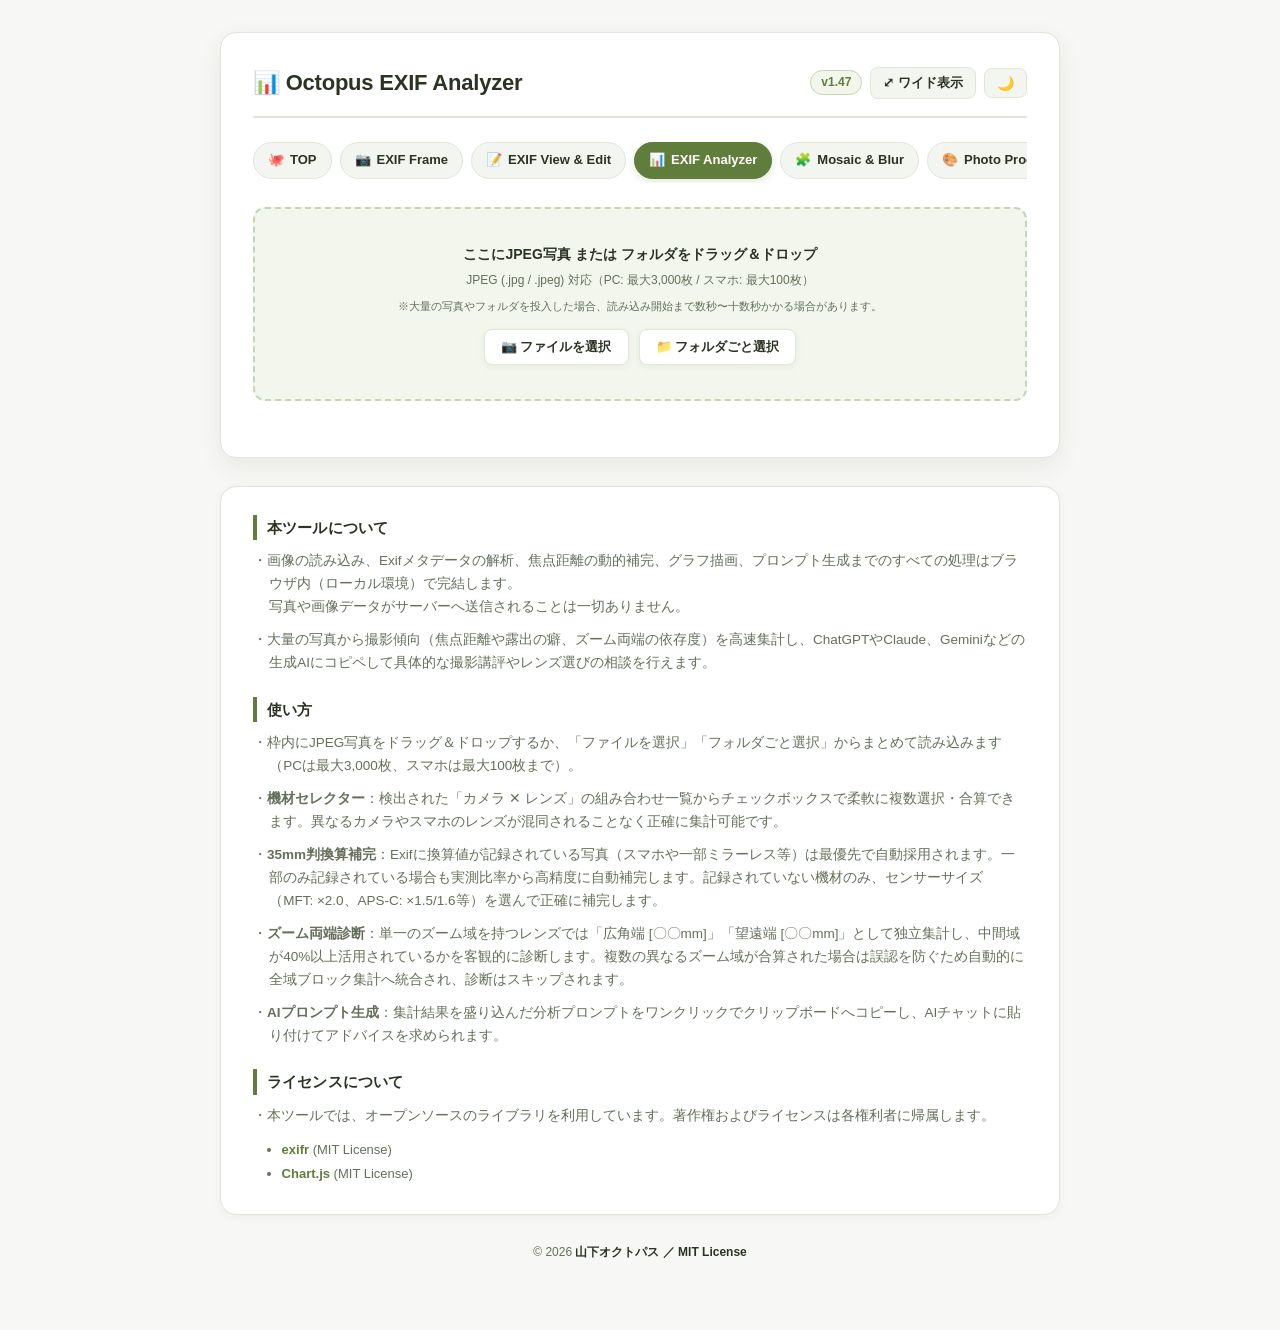
==== ExifAnalyzer.html @ 1717b093 "Add files via upload" ====
<!DOCTYPE html>
<html lang="ja">
<head>
    <!-- Google tag (gtag.js) -->
    <script async src="https://www.googletagmanager.com/gtag/js?id=G-NYCV0Y514R"></script>
    <script>
      window.dataLayer = window.dataLayer || [];
      function gtag(){dataLayer.push(arguments);}
      gtag('js', new Date());
      gtag('config', 'G-NYCV0Y514R');
    </script>
    <meta charset="UTF-8">
    <meta name="viewport" content="width=device-width, initial-scale=1.0">
    <title>Octopus EXIF Analyzer｜Octopus Tools</title>
    <link rel="icon" href="img/icon_analyzer.ico" type="image/x-icon">
    <meta name="description" content="大量の写真からExifメタデータを高速抽出し、機材別の焦点距離やズーム両端の傾向、露出設定を可視化してAI分析プロンプトを出力するWebツール。" />
    <!-- 依存ライブラリ（同階層から読み込み） -->
    <script src="full.umd.js"></script>
    <script src="chart.umd.js"></script>
    <!-- 共通スタイルシート -->
    <link rel="stylesheet" href="common.css">
    <!-- 共通管理スクリプト -->
    <script src="common.js"></script>

    <style>
        /* ---------------------------------
           EXIF Analyzer 固有スタイル
        ------------------------------------ */
        .upload-actions {
            display: flex;
            gap: 10px;
            justify-content: center;
            margin-top: 14px;
            flex-wrap: wrap;
        }

        .upload-btn {
            background: var(--card-bg);
            border: 1px solid var(--border-color);
            color: var(--text-color);
            padding: 8px 16px;
            border-radius: var(--radius-sm);
            font-size: 13px;
            font-weight: 600;
            cursor: pointer;
            transition: var(--transition);
            display: inline-flex;
            align-items: center;
            gap: 6px;
            box-shadow: var(--shadow-sm);
        }
        .upload-btn:hover {
            border-color: var(--primary);
            color: var(--primary);
            background: var(--primary-light);
            transform: translateY(-1px);
        }

        /* 読み込み所要時間の注記テキスト */
        .drop-time-notice {
            font-size: 11px;
            color: var(--text-muted);
            margin-top: 8px;
            line-height: 1.45;
        }

        /* プロンプトコピーボタンのサイズ固定 */
        #btn-copy-prompt {
            min-width: 176px;
            justify-content: center;
            text-align: center;
        }

        .progress-box {
            display: none;
            background: var(--card-bg-sub);
            border: 1px solid var(--border-color);
            border-radius: var(--radius-md);
            padding: 14px 18px;
            margin-bottom: 20px;
        }
        .progress-header {
            display: flex;
            justify-content: space-between;
            font-size: 12.5px;
            font-weight: 700;
            color: var(--text-color);
            margin-bottom: 8px;
        }
        .progress-bar-bg {
            width: 100%;
            height: 10px;
            background: var(--border-color);
            border-radius: 5px;
            overflow: hidden;
        }
        .progress-bar-fill {
            height: 100%;
            width: 0%;
            background: var(--primary);
            transition: width 0.15s ease;
        }

        /* フローティング注意バッジ */
        .notice-banner {
            position: fixed;
            top: 16px;
            left: 50%;
            transform: translate(-50%, -16px);
            background: rgba(254, 243, 199, 0.96);
            backdrop-filter: blur(8px);
            -webkit-backdrop-filter: blur(8px);
            border: 1px solid #f59e0b;
            color: #92400e;
            padding: 5px 14px;
            border-radius: 20px;
            font-size: 11.5px;
            font-weight: 700;
            box-shadow: 0 4px 16px rgba(0, 0, 0, 0.12);
            z-index: 10000;
            opacity: 0;
            pointer-events: none;
            transition: opacity 0.2s cubic-bezier(0.16, 1, 0.3, 1), transform 0.2s cubic-bezier(0.16, 1, 0.3, 1);
            white-space: nowrap;
            max-width: 92vw;
            overflow: hidden;
            text-overflow: ellipsis;
            display: inline-flex;
            align-items: center;
            gap: 6px;
        }
        [data-theme="dark"] .notice-banner {
            background: rgba(45, 36, 21, 0.96);
            border-color: #785a25;
            color: #fde68a;
            box-shadow: 0 4px 16px rgba(0, 0, 0, 0.4);
        }
        .notice-banner.is-active {
            opacity: 1;
            pointer-events: auto;
            transform: translate(-50%, 0);
        }

        /* 機材コントロールパネル */
        .gear-control-panel {
            background: var(--card-bg);
            border: 1px solid var(--border-color);
            border-radius: var(--radius-md);
            padding: 22px;
            margin-bottom: 24px;
            box-shadow: var(--shadow-sm);
        }

        .section-header-block {
            margin-bottom: 12px;
        }
        .section-title {
            font-size: 14px;
            font-weight: 700;
            color: var(--text-color);
            display: flex;
            align-items: center;
            gap: 6px;
        }
        .section-desc {
            font-size: 12px;
            color: var(--text-muted);
            line-height: 1.55;
            margin-top: 4px;
        }

        /* 機材一覧リスト：20件程度までスクロールなしで展開 */
        .gear-list {
            display: flex;
            flex-direction: column;
            gap: 6px;
            max-height: 1200px;
            overflow-y: auto;
            padding-right: 4px;
        }
        .gear-item {
            display: flex;
            align-items: center;
            justify-content: space-between;
            background: var(--card-bg-sub);
            border: 1px solid var(--border-color);
            border-radius: var(--radius-sm);
            padding: 8px 12px;
            font-size: 13px;
            transition: var(--transition);
            cursor: pointer;
        }
        .gear-item:hover {
            border-color: var(--primary-border);
            background: var(--primary-light);
        }
        .gear-item-left {
            display: flex;
            align-items: center;
            gap: 12px;
            overflow: hidden;
            flex: 1;
        }
        .gear-item-left input[type="checkbox"] {
            width: 18px;
            height: 18px;
            accent-color: var(--primary);
            cursor: pointer;
            flex-shrink: 0;
        }
        .gear-name-container {
            overflow: hidden;
            display: flex;
            flex-direction: column;
            gap: 2px;
        }
        .gear-name-cam {
            font-weight: 700;
            color: var(--text-color);
            font-size: 13px;
            overflow: hidden;
            text-overflow: ellipsis;
            white-space: nowrap;
        }
        .gear-name-lens {
            font-size: 12px;
            color: var(--text-muted);
            overflow: hidden;
            text-overflow: ellipsis;
            white-space: nowrap;
            padding-left: 6px;
        }
        .gear-count-badge {
            font-size: 11px;
            font-weight: 700;
            color: var(--primary);
            background: var(--card-bg);
            border: 1px solid var(--border-color);
            padding: 2px 8px;
            border-radius: 12px;
            flex-shrink: 0;
            margin-left: 12px;
        }

        .quick-btn-group {
            display: flex;
            gap: 6px;
            margin-bottom: 12px;
            flex-wrap: wrap;
        }
        .quick-btn {
            background: var(--card-bg);
            border: 1px solid var(--border-color);
            color: var(--text-muted);
            padding: 5px 12px;
            border-radius: 4px;
            font-size: 12px;
            font-weight: 600;
            cursor: pointer;
            transition: var(--transition);
        }
        .quick-btn:hover {
            border-color: var(--primary);
            color: var(--primary);
            background: var(--primary-light);
        }

        .setting-sub-table {
            width: 100%;
            border-collapse: collapse;
            font-size: 12.5px;
            margin-top: 8px;
        }
        .setting-sub-table th, .setting-sub-table td {
            padding: 8px 10px;
            border-bottom: 1px solid var(--border-color);
            text-align: left;
        }
        .setting-sub-table th {
            color: var(--text-muted);
            font-weight: 600;
        }

        .summary-grid {
            display: grid;
            grid-template-columns: repeat(auto-fit, minmax(180px, 1fr));
            gap: 12px;
            margin-bottom: 24px;
        }
        .summary-card {
            background: var(--card-bg-sub);
            border: 1px solid var(--border-color);
            border-radius: var(--radius-md);
            padding: 16px;
            display: flex;
            flex-direction: column;
            justify-content: space-between;
            box-shadow: var(--shadow-sm);
            transition: var(--transition);
        }
        .summary-title {
            font-size: 12px;
            font-weight: 700;
            color: var(--text-muted);
            margin-bottom: 6px;
        }
        .summary-value {
            font-size: 22px;
            font-weight: 800;
            color: var(--primary);
            letter-spacing: -0.02em;
        }
        .summary-sub {
            font-size: 11px;
            color: var(--text-muted);
            margin-top: 4px;
        }
        .summary-card.accent-card {
            border-color: var(--accent-border);
            background: var(--accent-light);
        }
        .summary-card.accent-card .summary-value {
            color: var(--accent);
        }

        .summary-card.is-skipped {
            background: var(--card-bg-sub) !important;
            border-color: var(--border-color) !important;
            opacity: 0.65;
        }
        .summary-card.is-skipped .summary-value {
            color: var(--text-muted) !important;
            font-size: 16px !important;
            font-weight: 700 !important;
        }

        .chart-tabs {
            display: flex;
            gap: 6px;
            border-bottom: 2px solid var(--border-color);
            margin-bottom: 16px;
            overflow-x: auto;
            white-space: nowrap;
            padding-bottom: 2px;
        }
        .chart-tab-btn {
            background: transparent;
            border: none;
            padding: 8px 14px;
            font-size: 13px;
            font-weight: 700;
            color: var(--text-muted);
            cursor: pointer;
            border-bottom: 3px solid transparent;
            margin-bottom: -2px;
            transition: var(--transition);
        }
        .chart-tab-btn:hover {
            color: var(--primary);
        }
        .chart-tab-btn.active {
            color: var(--primary);
            border-bottom-color: var(--primary);
        }

        .chart-container-box {
            position: relative;
            height: 380px;
            width: 100%;
            background: var(--card-bg);
            border: 1px solid var(--border-color);
            border-radius: var(--radius-md);
            padding: 16px;
            box-sizing: border-box;
            margin-bottom: 24px;
            overflow: hidden;
        }

        .global-loading-overlay {
            position: fixed;
            top: 0;
            left: 0;
            width: 100vw;
            height: 100vh;
            height: 100dvh;
            background: rgba(0, 0, 0, 0.38);
            backdrop-filter: blur(2px);
            z-index: 999999;
            display: none;
            flex-direction: column;
            align-items: center;
            justify-content: center;
            gap: 12px;
            pointer-events: all;
            user-select: none;
            transition: opacity 0.15s ease;
        }
        .global-loading-overlay.is-active {
            display: flex;
        }
        .global-spinner {
            width: 44px;
            height: 44px;
            border: 4px solid rgba(255, 255, 255, 0.25);
            border-top-color: var(--primary);
            border-radius: 50%;
            animation: globalSpin 0.65s linear infinite;
        }
        @keyframes globalSpin {
            to { transform: rotate(360deg); }
        }
        .global-loading-text {
            color: #ffffff;
            font-size: 13px;
            font-weight: 700;
            background: rgba(30, 34, 27, 0.88);
            padding: 6px 18px;
            border-radius: 20px;
            border: 1px solid rgba(255, 255, 255, 0.2);
            box-shadow: 0 4px 14px rgba(0, 0, 0, 0.35);
            letter-spacing: 0.03em;
        }

        .prompt-box {
            background: var(--card-bg-sub);
            border: 1px solid var(--border-color);
            border-radius: var(--radius-md);
            padding: 20px;
            margin-top: 14px;
        }
        .prompt-textarea {
            width: 100%;
            height: 220px;
            font-family: monospace;
            font-size: 12px;
            line-height: 1.6;
            resize: vertical;
            background: var(--card-bg);
            color: var(--text-color);
            border: 1px solid var(--border-color);
            border-radius: var(--radius-sm);
            padding: 12px;
            box-sizing: border-box;
        }

        .toggle-label {
            display: inline-flex;
            align-items: center;
            gap: 8px;
            font-size: 13px;
            font-weight: 700;
            color: var(--text-color);
            cursor: pointer;
            user-select: none;
        }
        .toggle-label input[type="checkbox"] {
            width: 17px;
            height: 17px;
            accent-color: var(--primary);
        }
    </style>
</head>
<body>

<!-- 全画面集計更新オーバーレイ -->
<div class="global-loading-overlay" id="global-loading-overlay">
    <div class="global-spinner"></div>
    <span class="global-loading-text">集計を更新中...</span>
</div>

<!-- フローティング注意バナー -->
<div class="notice-banner" id="multi-lens-notice">
    ⚠️ 複数機材選択中: ズーム診断は合算参考値
</div>

<div class="container" id="main-container">
    <div class="header">
        <h1>
            <img src="img/icon_analyzer.png" alt="アプリのアイコン" class="header-icon" onerror="this.outerHTML='📊';">
            Octopus EXIF Analyzer
        </h1>
        <div class="header-controls">
            <span class="version" id="version-display"></span>
            <button class="wide-toggle-btn" id="wide-toggle-btn" title="画面の幅を最大2000pxに拡大します">⤢ ワイド表示</button>
            <button class="theme-toggle" id="theme-btn" aria-label="テーマ切替">🌙</button>
        </div>
    </div>

    <!-- 共通ナビゲーション -->
    <nav id="global-nav"></nav>

    <!-- ファイル・フォルダ投入エリア -->
    <div class="drop-area" id="drop-area">
        <p id="drop-title">ここにJPEG写真 または フォルダをドラッグ＆ドロップ</p>
        <span id="limit-notice">JPEG (.jpg / .jpeg) 対応（PC: 最大3,000枚 / スマホ: 最大100枚）</span>
        <div class="drop-time-notice">※大量の写真やフォルダを投入した場合、読み込み開始まで数秒〜十数秒かかる場合があります。</div>
        
        <div class="upload-actions">
            <button type="button" class="upload-btn" id="btn-select-files">📷 ファイルを選択</button>
            <button type="button" class="upload-btn" id="btn-select-folder">📁 フォルダごと選択</button>
            <button type="button" class="upload-btn" id="btn-clear-data" style="display:none; color:var(--danger-color);">✖ 全てクリア</button>
        </div>

        <input type="file" id="file-input" accept="image/jpeg" multiple style="display: none;">
        <input type="file" id="folder-input" webkitdirectory directory mozdirectory multiple style="display: none;">
    </div>

    <!-- 進捗バー -->
    <div class="progress-box" id="progress-box">
        <div class="progress-header">
            <span id="progress-status-text">写真を解析中...</span>
            <span id="progress-count-text">0 / 0</span>
        </div>
        <div class="progress-bar-bg">
            <div class="progress-bar-fill" id="progress-bar-fill"></div>
        </div>
    </div>

    <!-- メイン分析ワークスペース -->
    <div id="analyzer-workspace" style="display: none;">

        <!-- 1. 機材選択 ＆ 換算設定エリア（常時表示パネル） -->
        <div class="gear-control-panel">
            <!-- 検出機材一覧（合体セレクター） -->
            <div class="form-group" style="margin-bottom: 20px;">
                <div class="section-header-block">
                    <label class="section-title">◆ 検出機材一覧（カメラ ＆ レンズ組み合わせ選択）</label>
                    <p class="section-desc">
                        分析対象にしたい「カメラ ✕ レンズ」の組み合わせにチェックを入れてください。<br>
                        複数チェックすると同一母集団として合算されます（※異なるズームレンズが混ざった場合、両端依存度の診断は安全のため自動的にスキップされます）。
                    </p>
                </div>
                <div class="quick-btn-group">
                    <button type="button" class="quick-btn" onclick="quickSelectPairs('all')">全選択</button>
                    <button type="button" class="quick-btn" onclick="quickSelectPairs('none')">全解除</button>
                    <button type="button" class="quick-btn" onclick="quickSelectPairs('invert')">選択反転</button>
                    <button type="button" class="quick-btn" onclick="quickSelectPairs('unknown')">Unknownのみ</button>
                </div>
                <div class="gear-list" id="gear-pair-list"></div>
            </div>

            <hr style="border:none; border-top:1px dashed var(--border-color); margin:18px 0;">

            <!-- カメラ・レンズ別 センサーサイズ設定 -->
            <div class="form-group">
                <div class="section-header-block">
                    <label class="section-title">◆ カメラ・レンズ別 センサーサイズ設定（35mm判換算補完用）</label>
                    <p class="section-desc">
                        選択された機材のセンサーサイズ（クロップ係数）を確認・変更します。<br>
                        写真のExifメタデータに「35mm換算焦点距離」が記録されている機材（スマホや一部ミラーレス等）は自動採用されるため、手動設定は不要です。
                    </p>
                </div>
                <table class="setting-sub-table">
                    <thead>
                        <tr>
                            <th style="width: 45%;">カメラ / レンズ機種</th>
                            <th>換算方式 / センサーサイズ / クロップ係数</th>
                        </tr>
                    </thead>
                    <tbody id="camera-crop-table-body"></tbody>
                </table>
            </div>

            <!-- 画角基準 ＆ 両端独立トグル -->
            <div style="background:var(--card-bg-sub); border:1px solid var(--border-color); border-radius:var(--radius-sm); padding:12px 16px; margin-top:16px;">
                <div style="display:flex; gap:20px; align-items:center; flex-wrap:wrap;">
                    <div style="display:flex; align-items:center; gap:10px;">
                        <span style="font-size:13px; font-weight:700; color:var(--text-color);">画角基準:</span>
                        <label style="font-size:13px; cursor:pointer;" title="センサーサイズを揃えて公平に画角を比較できます">
                            <input type="radio" name="focal-mode" value="35mm" checked onchange="onFocalModeChange()"> 35mm判換算
                        </label>
                        <label style="font-size:13px; cursor:pointer;" title="レンズ本来の実ミリ数で集計します">
                            <input type="radio" name="focal-mode" value="real" onchange="onFocalModeChange()"> 実焦点距離
                        </label>
                    </div>

                    <label class="toggle-label" title="チェックを外すと、広角端・望遠端も通常の焦点域ブロックに統合されます">
                        <input type="checkbox" id="isolate-endpoints-chk" checked onchange="onIsolateToggleChange()">
                        <span>広角端・望遠端を通常ブロックから独立集計する</span>
                    </label>
                </div>
                <p style="font-size:11.5px; color:var(--text-muted); margin-top:6px; margin-bottom:0;">
                    ※ 異なるセンサーサイズ（フルサイズとMFTなど）の写真を混在して分析する場合は、「35mm判換算」の選択を推奨します。
                </p>
            </div>

            <!-- アコーディオン：レンズ別 広角端・望遠端スペック微調整 -->
            <div class="accordion" id="accordion-endpoints" style="margin-top: 20px; margin-bottom: 0;">
                <div class="accordion-header" id="header-endpoints" onclick="toggleAccordion('content-endpoints-settings', this)">
                    レンズ別 広角端・望遠端スペック微調整（ズーム診断用） <span id="arrow-endpoints">▼</span>
                </div>
                <div class="accordion-content" id="content-endpoints-settings">
                    <p class="section-desc" style="margin-top:0; margin-bottom:10px;">
                        ズームレンズの両端（最も広い画角・最も望遠の画角）のスペック数値です。Exifから自動判別されますが、必要に応じて手動で微調整できます（※単焦点やスマホは自動確定されロックされます）。
                    </p>
                    <table class="setting-sub-table">
                        <thead>
                            <tr>
                                <th style="width: 45%;">レンズ機種</th>
                                <th>広角端 (mm)</th>
                                <th>望遠端 (mm)</th>
                            </tr>
                        </thead>
                        <tbody id="lens-endpoints-table-body"></tbody>
                    </table>
                </div>
            </div>
        </div>

        <!-- 2. サマリーカードエリア -->
        <div class="section-header-block" style="margin-bottom: 10px;">
            <label class="section-title">◆ 撮影傾向サマリー診断</label>
            <p class="section-desc">選択された写真群全体の母集団、ズーム両端への依存度、および最も多用されている露出パラメータの概要です。</p>
        </div>

        <div class="summary-grid">
            <div class="summary-card">
                <span class="summary-title">分析対象写真</span>
                <span class="summary-value" id="card-total-count">0 <span style="font-size:14px; font-weight:600;">枚</span></span>
                <span class="summary-sub" id="card-total-sub">全0枚中</span>
            </div>

            <!-- ズーム両端活用診断カード（複数レンズ選択時はグレーアウト・スキップ） -->
            <div class="summary-card accent-card" id="card-zoom-diagnostic">
                <span class="summary-title">ズーム両端 活用診断</span>
                <span class="summary-value" id="card-zoom-badge">-</span>
                <span class="summary-sub" id="card-zoom-sub">中間域活用率: 0%</span>
            </div>

            <div class="summary-card">
                <span class="summary-title">広角端・望遠端 比率</span>
                <span class="summary-value" id="card-endpoints-ratio">0% / 0%</span>
                <span class="summary-sub" id="card-endpoints-detail">ワイド: 0枚 / テレ: 0枚</span>
            </div>

            <div class="summary-card">
                <span class="summary-title">最多露出設定</span>
                <span class="summary-value" id="card-dom-exposure" style="font-size:18px;">-</span>
                <span class="summary-sub" id="card-dom-exposure-sub">絞り・SS・ISO</span>
            </div>
        </div>

        <!-- 3. グラフ可視化エリア -->
        <div class="section-header-block" style="margin-bottom: 10px;">
            <label class="section-title">◆ 撮影パラメータ可視化グラフ</label>
            <p class="section-desc">焦点距離の分布や露出設定の傾向を視覚化したグラフです。上部のタブを切り替えて各パラメータの偏りを確認できます。</p>
        </div>

        <div class="chart-tabs">
            <button type="button" class="chart-tab-btn active" data-tab="focal-blocks" onclick="switchChartTab('focal-blocks')">焦点域ブロック</button>
            <button type="button" class="chart-tab-btn" data-tab="focal-detail" onclick="switchChartTab('focal-detail')">1mm刻み分布</button>
            <button type="button" class="chart-tab-btn" data-tab="fnumber" onclick="switchChartTab('fnumber')">F値 (絞り)</button>
            <button type="button" class="chart-tab-btn" data-tab="shutter" onclick="switchChartTab('shutter')">シャッター速度</button>
            <button type="button" class="chart-tab-btn" data-tab="iso" onclick="switchChartTab('iso')">ISO感度</button>
        </div>

        <div class="chart-container-box" id="chart-container-box">
            <canvas id="main-chart"></canvas>
        </div>

        <!-- 4. AIプロンプト生成エリア -->
        <div class="prompt-box">
            <div style="display:flex; justify-content:space-between; align-items:flex-start; margin-bottom:10px; gap:12px; flex-wrap:wrap;">
                <div class="section-header-block" style="margin-bottom:0;">
                    <label class="section-title">🤖 AI分析用プロンプト生成</label>
                    <p class="section-desc" style="margin-bottom:0;">
                        集計データをまとめたAI相談用テキストです。「📋 プロンプトをコピー」ボタンを押し、ChatGPTやClaude、Geminiなどの生成AIにそのまま貼り付けて送信してください。<br>
                        あなたの構図の癖や、描写力向上のために買い足すべき「最適な単焦点レンズ」などの客観的な講評を受け取れます。
                    </p>
                </div>
                <!-- 横幅固定＆中央揃えを適用したプロンプトコピーボタン -->
                <button type="button" class="upload-btn" id="btn-copy-prompt" style="padding:6px 14px; font-size:12.5px; flex-shrink:0; min-width:176px; justify-content:center;">📋 プロンプトをコピー</button>
            </div>
            <textarea class="prompt-textarea" id="prompt-output" readonly></textarea>
        </div>

    </div>
</div>

<!-- 説明セクション -->
<div class="explanation">
    <div class="usage-section">
        <h3> 本ツールについて</h3>
        <p>・画像の読み込み、Exifメタデータの解析、焦点距離の動的補完、グラフ描画、プロンプト生成までのすべての処理はブラウザ内（ローカル環境）で完結します。<br>写真や画像データがサーバーへ送信されることは一切ありません。</p>
        <p>・大量の写真から撮影傾向（焦点距離や露出の癖、ズーム両端の依存度）を高速集計し、ChatGPTやClaude、Geminiなどの生成AIにコピペして具体的な撮影講評やレンズ選びの相談を行えます。</p>

        <h3> 使い方</h3>
        <p>・枠内にJPEG写真をドラッグ＆ドロップするか、「ファイルを選択」「フォルダごと選択」からまとめて読み込みます（PCは最大3,000枚、スマホは最大100枚まで）。</p>
        <p>・<strong>機材セレクター</strong>：検出された「カメラ ✕ レンズ」の組み合わせ一覧からチェックボックスで柔軟に複数選択・合算できます。異なるカメラやスマホのレンズが混同されることなく正確に集計可能です。</p>
        <p>・<strong>35mm判換算補完</strong>：Exifに換算値が記録されている写真（スマホや一部ミラーレス等）は最優先で自動採用されます。一部のみ記録されている場合も実測比率から高精度に自動補完します。記録されていない機材のみ、センサーサイズ（MFT: ×2.0、APS-C: ×1.5/1.6等）を選んで正確に補完します。</p>
        <p>・<strong>ズーム両端診断</strong>：単一のズーム域を持つレンズでは「広角端 [〇〇mm]」「望遠端 [〇〇mm]」として独立集計し、中間域が40%以上活用されているかを客観的に診断します。複数の異なるズーム域が合算された場合は誤認を防ぐため自動的に全域ブロック集計へ統合され、診断はスキップされます。</p>
        <p>・<strong>AIプロンプト生成</strong>：集計結果を盛り込んだ分析プロンプトをワンクリックでクリップボードへコピーし、AIチャットに貼り付けてアドバイスを求められます。</p>

        <h3> ライセンスについて</h3>
        <p>・本ツールでは、オープンソースのライブラリを利用しています。著作権およびライセンスは各権利者に帰属します。</p>
        <ul>
            <li><a href="https://github.com/MikeKovarik/exifr" target="_blank" rel="noopener">exifr</a> (MIT License)</li>
            <li><a href="https://www.chartjs.org/" target="_blank" rel="noopener">Chart.js</a> (MIT License)</li>
        </ul>
    </div>
</div>

<footer class="footer usage-section">
    © 2026 <span class="copyright-name"><a href="https://note.com/octopus_yama" target="_blank" rel="noopener" style="color: inherit; text-decoration: none;">山下オクトパス</a>
     ／ <a href="https://github.com/Octopus-yama/octopus_exifframe/blob/main/LICENSE" target="_blank" rel="noopener" style="color: inherit; text-decoration: none;">MIT License</a></span>
</footer>

<!-- ツール固有スクリプト -->
<script src="js/exif-analyzer.js"></script>

</body>
</html>
---- common.css ----
@charset "UTF-8";
/**
 * Octopus Tools - 共通スタイルシート
 * ・カラーテーマ変数（ライト / ダーク）
 * ・基本リセット＆タイポグラフィ
 * ・共通コンテナ＆ヘッダー＆ワイド表示
 * ・グローバルナビゲーション
 * ・アップロード枠＆アコーディオン＆共通フォーム
 * ・説明セクション＆フッター
 */

:root {
    /* メインカラー：アース黄緑 (Sage / Olive Green) */
    --primary: #607d3b;
    --primary-hover: #4f682f;
    --primary-light: #f2f6ec;
    --primary-border: #c4d7b3;
    --primary-glow: rgba(96, 125, 59, 0.2);

    /* アクセントカラー：濃い紫 (Deep Plum / Purple) */
    --accent: #542366;
    --accent-hover: #411a50;
    --accent-light: #f7effa;
    --accent-border: #dbc3e3;

    /* ニュートラル・サーフェス */
    --bg-color: #f7f8f5;
    --card-bg: #ffffff;
    --card-bg-sub: #f3f5f0;
    --text-color: #2b3324;
    --text-muted: #64705a;
    --border-color: #e0e6d8;
    --border-hover: #b8c8a8;
    
    --danger-color: #c94a4a;
    --danger-hover: #ab3737;

    --radius-sm: 8px;
    --radius-md: 12px;
    --radius-lg: 16px;
    --shadow-sm: 0 2px 8px rgba(43, 51, 36, 0.05);
    --shadow-md: 0 8px 24px rgba(43, 51, 36, 0.08);
    --transition: all 0.22s cubic-bezier(0.16, 1, 0.3, 1);
}

/* ダークモード設定 */
[data-theme="dark"] {
    --primary: #86ad58;
    --primary-hover: #9bc36c;
    --primary-light: #252e1f;
    --primary-border: #3d4a32;
    --primary-glow: rgba(134, 173, 88, 0.25);

    --accent: #bd79d9;
    --accent-hover: #cb90e3;
    --accent-light: #321d38;
    --accent-border: #573361;

    --bg-color: #1e221b;
    --card-bg: #282d24;
    --card-bg-sub: #21251e;
    --text-color: #ecf0e6;
    --text-muted: #a3b098;
    --border-color: #373f32;
    --border-hover: #4d5746;

    --shadow-sm: 0 2px 8px rgba(0, 0, 0, 0.25);
    --shadow-md: 0 8px 24px rgba(0, 0, 0, 0.4);
}

* { 
    box-sizing: border-box; 
    margin: 0; 
    padding: 0; 
    font-family: -apple-system, BlinkMacSystemFont, "Segoe UI", Roboto, "Noto Sans JP", sans-serif; 
}

body { 
    background-color: var(--bg-color); 
    color: var(--text-color); 
    padding: 32px 16px; 
    min-height: 100vh; 
    transition: background-color 0.3s, color 0.3s; 
    line-height: 1.6; 
}

/* メインコンテナ */
.container { 
    max-width: 840px; 
    margin: 0 auto; 
    background: var(--card-bg); 
    padding: 32px; 
    border-radius: var(--radius-lg); 
    border: 1px solid var(--border-color); 
    box-shadow: var(--shadow-md); 
    transition: max-width 0.3s cubic-bezier(0.16, 1, 0.3, 1), width 0.3s cubic-bezier(0.16, 1, 0.3, 1); 
}

/* PC専用ワイドモード（最大2000px） */
.container.wide-mode {
    max-width: 2000px;
    width: 96vw;
}

/* ヘッダー */
.header { 
    display: flex; 
    align-items: center; 
    gap: 12px; 
    margin-bottom: 24px; 
    border-bottom: 2px solid var(--border-color); 
    padding-bottom: 16px; 
}
.header h1 { 
    margin: 0; 
    font-size: 22px; 
    font-weight: 700; 
    color: var(--text-color); 
    letter-spacing: -0.01em; 
    display: flex;
    align-items: center;
    gap: 10px;
}
.header-icon {
    width: 32px;
    height: 32px;
    object-fit: contain;
    border-radius: 6px;
    box-shadow: var(--shadow-sm);
    display: block;
}
.header-controls {
    display: flex;
    align-items: center;
    gap: 8px;
    margin-left: auto;
}
.version { 
    font-size: 12px; 
    font-weight: 600; 
    color: var(--primary); 
    background: var(--primary-light); 
    border: 1px solid var(--primary-border); 
    padding: 2px 10px; 
    border-radius: 20px; 
}

/* ワイド表示切替ボタン */
.wide-toggle-btn {
    display: none;
    cursor: pointer;
    background: var(--card-bg-sub);
    color: var(--text-color);
    border: 1px solid var(--border-color);
    padding: 6px 12px;
    border-radius: var(--radius-sm);
    font-size: 13px;
    font-weight: 600;
    transition: var(--transition);
}
.wide-toggle-btn:hover {
    border-color: var(--primary);
    background: var(--primary-light);
    color: var(--primary);
}
@media (min-width: 860px) {
    .wide-toggle-btn {
        display: inline-flex;
        align-items: center;
        gap: 4px;
    }
}

/* テーマ切替ボタン */
.theme-toggle { 
    cursor: pointer; 
    background: var(--card-bg-sub); 
    color: var(--text-color); 
    border: 1px solid var(--border-color); 
    padding: 6px 12px; 
    border-radius: var(--radius-sm); 
    font-size: 14px; 
    transition: var(--transition); 
}
.theme-toggle:hover { 
    border-color: var(--primary); 
    background: var(--primary-light); 
}

/* 共通グローバルナビゲーション */
.global-nav {
    display: flex;
    gap: 8px;
    margin-bottom: 24px;
    overflow-x: auto;
    white-space: nowrap;
    padding-bottom: 4px;
    -webkit-overflow-scrolling: touch;
    -ms-overflow-style: none;
    scrollbar-width: none;
}
.global-nav::-webkit-scrollbar {
    display: none;
}
.nav-item {
    display: inline-flex;
    align-items: center;
    gap: 6px;
    padding: 7px 14px;
    font-size: 13px;
    font-weight: 600;
    color: var(--text-color);
    background: var(--card-bg-sub);
    border: 1px solid var(--border-color);
    border-radius: 20px;
    text-decoration: none;
    transition: var(--transition);
    flex-shrink: 0;
    user-select: none;
}
.nav-item:hover {
    border-color: var(--primary);
    background: var(--primary-light);
    color: var(--primary);
}
.nav-item.active {
    background: var(--primary);
    color: #ffffff;
    border-color: var(--primary);
    box-shadow: 0 2px 8px var(--primary-glow);
    pointer-events: none;
}

/* 共通アップロードドロップエリア */
.drop-area { 
    border: 2px dashed var(--primary-border); 
    border-radius: var(--radius-md); 
    padding: 34px 20px; 
    text-align: center; 
    cursor: pointer; 
    background: var(--primary-light); 
    margin-bottom: 24px; 
    transition: var(--transition); 
}
.drop-area:hover, .drop-area.drag-over { 
    border-color: var(--primary); 
    background: var(--card-bg-sub); 
    transform: translateY(-2px); 
    box-shadow: var(--shadow-sm); 
}
.drop-area p { 
    font-size: 14px; 
    font-weight: 700; 
    color: var(--text-color); 
}
.drop-area span { 
    font-size: 12px; 
    color: var(--text-muted); 
    display: block; 
    margin-top: 6px; 
}

/* 共通アコーディオン */
.accordion { 
    margin-bottom: 14px; 
    border: 1px solid var(--border-color); 
    border-radius: var(--radius-md); 
    overflow: hidden; 
    background: var(--card-bg); 
    transition: var(--transition); 
}
.accordion:hover { 
    border-color: var(--border-hover); 
}
.accordion-header { 
    background: var(--card-bg-sub); 
    padding: 14px 18px; 
    cursor: pointer; 
    font-weight: 700; 
    font-size: 14px; 
    color: var(--text-color); 
    display: flex; 
    justify-content: space-between; 
    align-items: center; 
    user-select: none; 
    transition: var(--transition); 
}
.accordion-header:hover { 
    background: var(--primary-light); 
    color: var(--primary); 
}
.accordion-header span { 
    font-size: 11px; 
    color: var(--text-muted); 
    transition: var(--transition); 
}
.accordion-content { 
    padding: 20px; 
    display: none; 
    background: var(--card-bg); 
    border-top: 1px solid var(--border-color); 
}
.accordion-content.open { 
    display: block; 
}

/* 共通フォームレイアウト */
.form-grid {
    display: grid;
    grid-template-columns: repeat(auto-fit, minmax(220px, 1fr));
    gap: 16px;
}
.form-group {
    display: flex;
    flex-direction: column;
    gap: 6px;
}
label {
    font-size: 13px;
    font-weight: 600;
    color: var(--text-muted);
}
input[type="text"], input[type="number"], select, textarea {
    width: 100%;
    padding: 9px 12px;
    border: 1px solid var(--border-color);
    border-radius: var(--radius-sm);
    background: var(--bg-color);
    color: var(--text-color);
    font-size: 14px;
    outline: none;
    transition: var(--transition);
    font-family: inherit;
}
input[type="text"]:focus, input[type="number"]:focus, select:focus, textarea:focus {
    border-color: var(--primary);
    box-shadow: 0 0 0 3px var(--primary-glow);
    background: var(--card-bg);
}

/* 共通メインアクションボタン */
.main-btn { 
    background: var(--primary); 
    color: #ffffff; 
    border: none; 
    padding: 15px 24px; 
    font-size: 15px; 
    font-weight: 700; 
    border-radius: var(--radius-md); 
    cursor: pointer; 
    width: 100%; 
    margin-top: 20px; 
    transition: var(--transition); 
    box-shadow: 0 4px 12px var(--primary-glow); 
    letter-spacing: 0.02em; 
}
.main-btn:hover:not(:disabled) { 
    background: var(--primary-hover); 
    transform: translateY(-2px); 
    box-shadow: 0 6px 18px var(--primary-glow); 
}
.main-btn:disabled { 
    background: #999999; 
    cursor: not-allowed; 
    transform: none; 
    box-shadow: none; 
}

/* 共通説明セクション */
.explanation { 
    max-width: 840px; 
    margin: 28px auto 0; 
    background: var(--card-bg); 
    padding: 28px 32px; 
    border-radius: var(--radius-lg); 
    border: 1px solid var(--border-color); 
    box-shadow: var(--shadow-sm); 
    line-height: 1.7; 
    transition: max-width 0.3s cubic-bezier(0.16, 1, 0.3, 1); 
}
.container.wide-mode ~ .explanation { 
    max-width: 2000px; 
}
.usage-section h3 { 
    font-size: 15px; 
    font-weight: 700; 
    color: var(--text-color); 
    border-left: 4px solid var(--primary); 
    padding-left: 10px; 
    margin: 22px 0 10px 0; 
    letter-spacing: 0.01em; 
}
.usage-section h3:first-child { 
    margin-top: 0; 
}
.usage-section p { 
    font-size: 13.5px; 
    color: var(--text-muted); 
    margin: 0 0 10px 0; 
    padding-left: 1.2em; 
    text-indent: -1.2em; 
} 
.usage-section ul { 
    font-size: 13px; 
    color: var(--text-muted); 
    margin-top: 6px; 
    padding-left: 2.2em; 
    line-height: 1.85; 
}
.usage-section a { 
    color: var(--primary); 
    text-decoration: none; 
    font-weight: 600; 
    transition: var(--transition); 
}
.usage-section a:hover { 
    color: var(--accent); 
    text-decoration: underline; 
}

/* 共通フッター */
.footer { 
    text-align: center; 
    padding: 28px 10px 36px; 
    color: var(--text-muted); 
    font-size: 12px; 
}
.copyright-name { 
    font-weight: 700; 
    color: var(--text-color); 
}
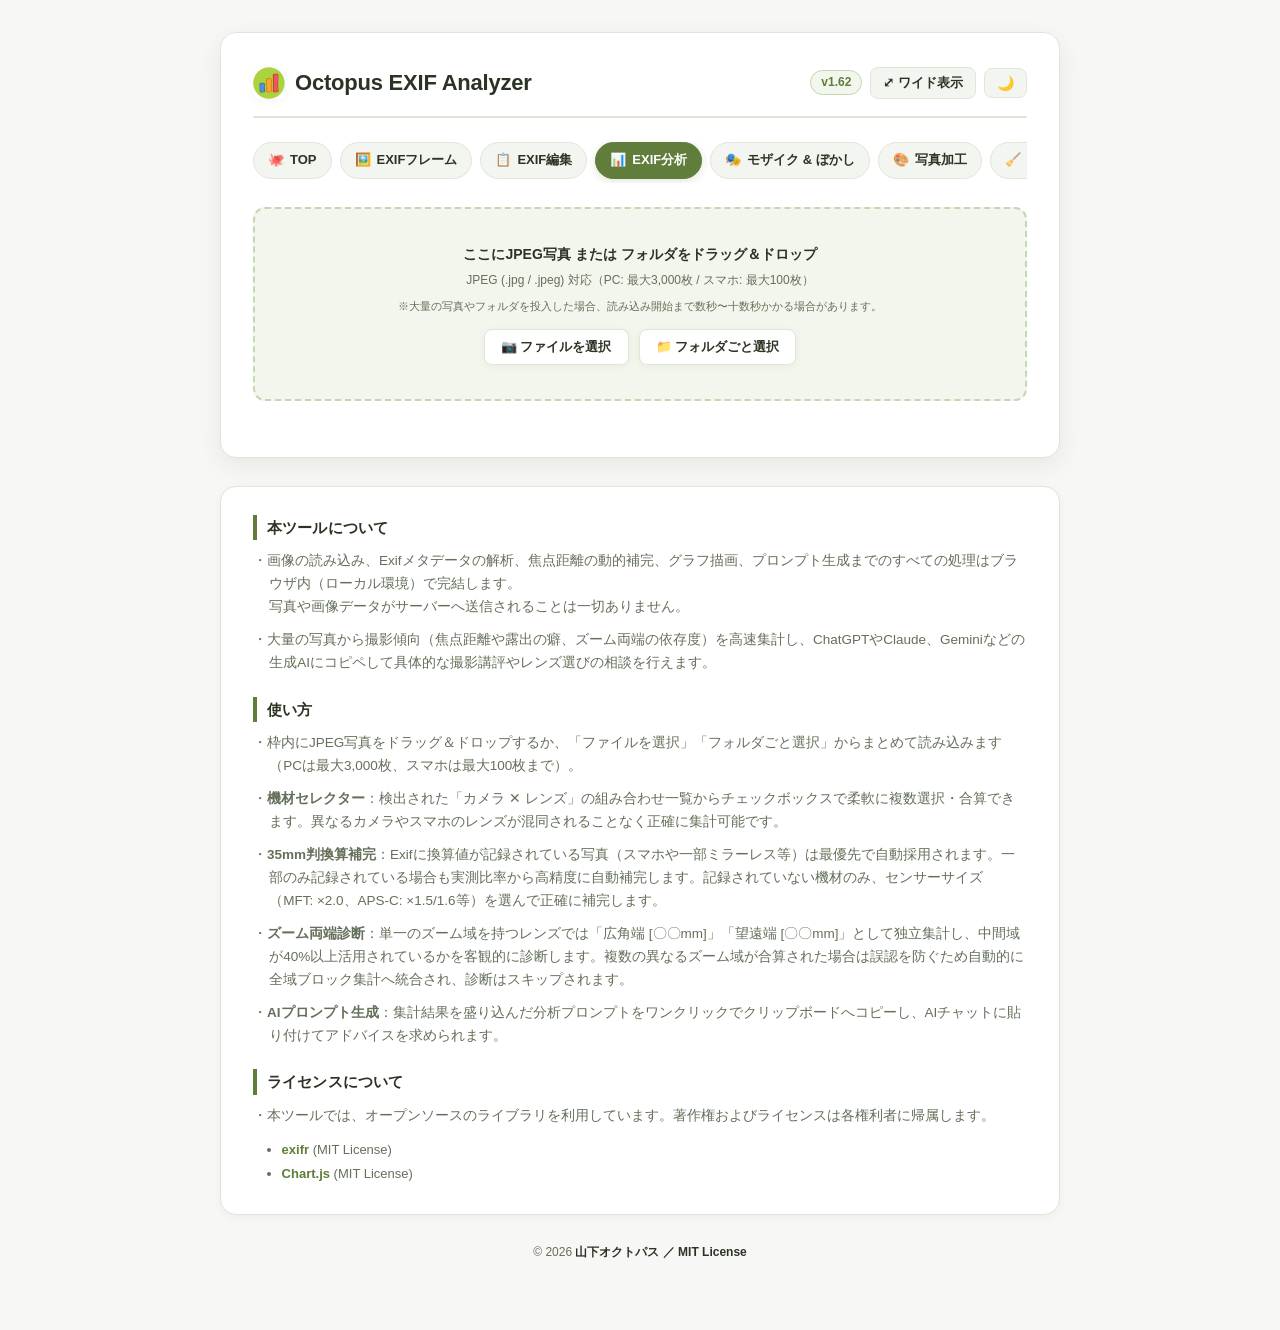
==== commit 3dbc2509: "Add files via upload" ====
--- a/ExifAnalyzer.html
+++ b/ExifAnalyzer.html
@@ -1,14 +1,7 @@
 <!DOCTYPE html>
 <html lang="ja">
 <head>
-    <!-- Google tag (gtag.js) -->
-    <script async src="https://www.googletagmanager.com/gtag/js?id=G-NYCV0Y514R"></script>
-    <script>
-      window.dataLayer = window.dataLayer || [];
-      function gtag(){dataLayer.push(arguments);}
-      gtag('js', new Date());
-      gtag('config', 'G-NYCV0Y514R');
-    </script>
+
     <meta charset="UTF-8">
     <meta name="viewport" content="width=device-width, initial-scale=1.0">
     <title>Octopus EXIF Analyzer｜Octopus Tools</title>
@@ -671,7 +664,7 @@
                 <!-- 横幅固定＆中央揃えを適用したプロンプトコピーボタン -->
                 <button type="button" class="upload-btn" id="btn-copy-prompt" style="padding:6px 14px; font-size:12.5px; flex-shrink:0; min-width:176px; justify-content:center;">📋 プロンプトをコピー</button>
             </div>
-            <textarea class="prompt-textarea" id="prompt-output" readonly></textarea>
+            <textarea class="prompt-textarea" id="prompt-output"></textarea>
         </div>
 
     </div>
